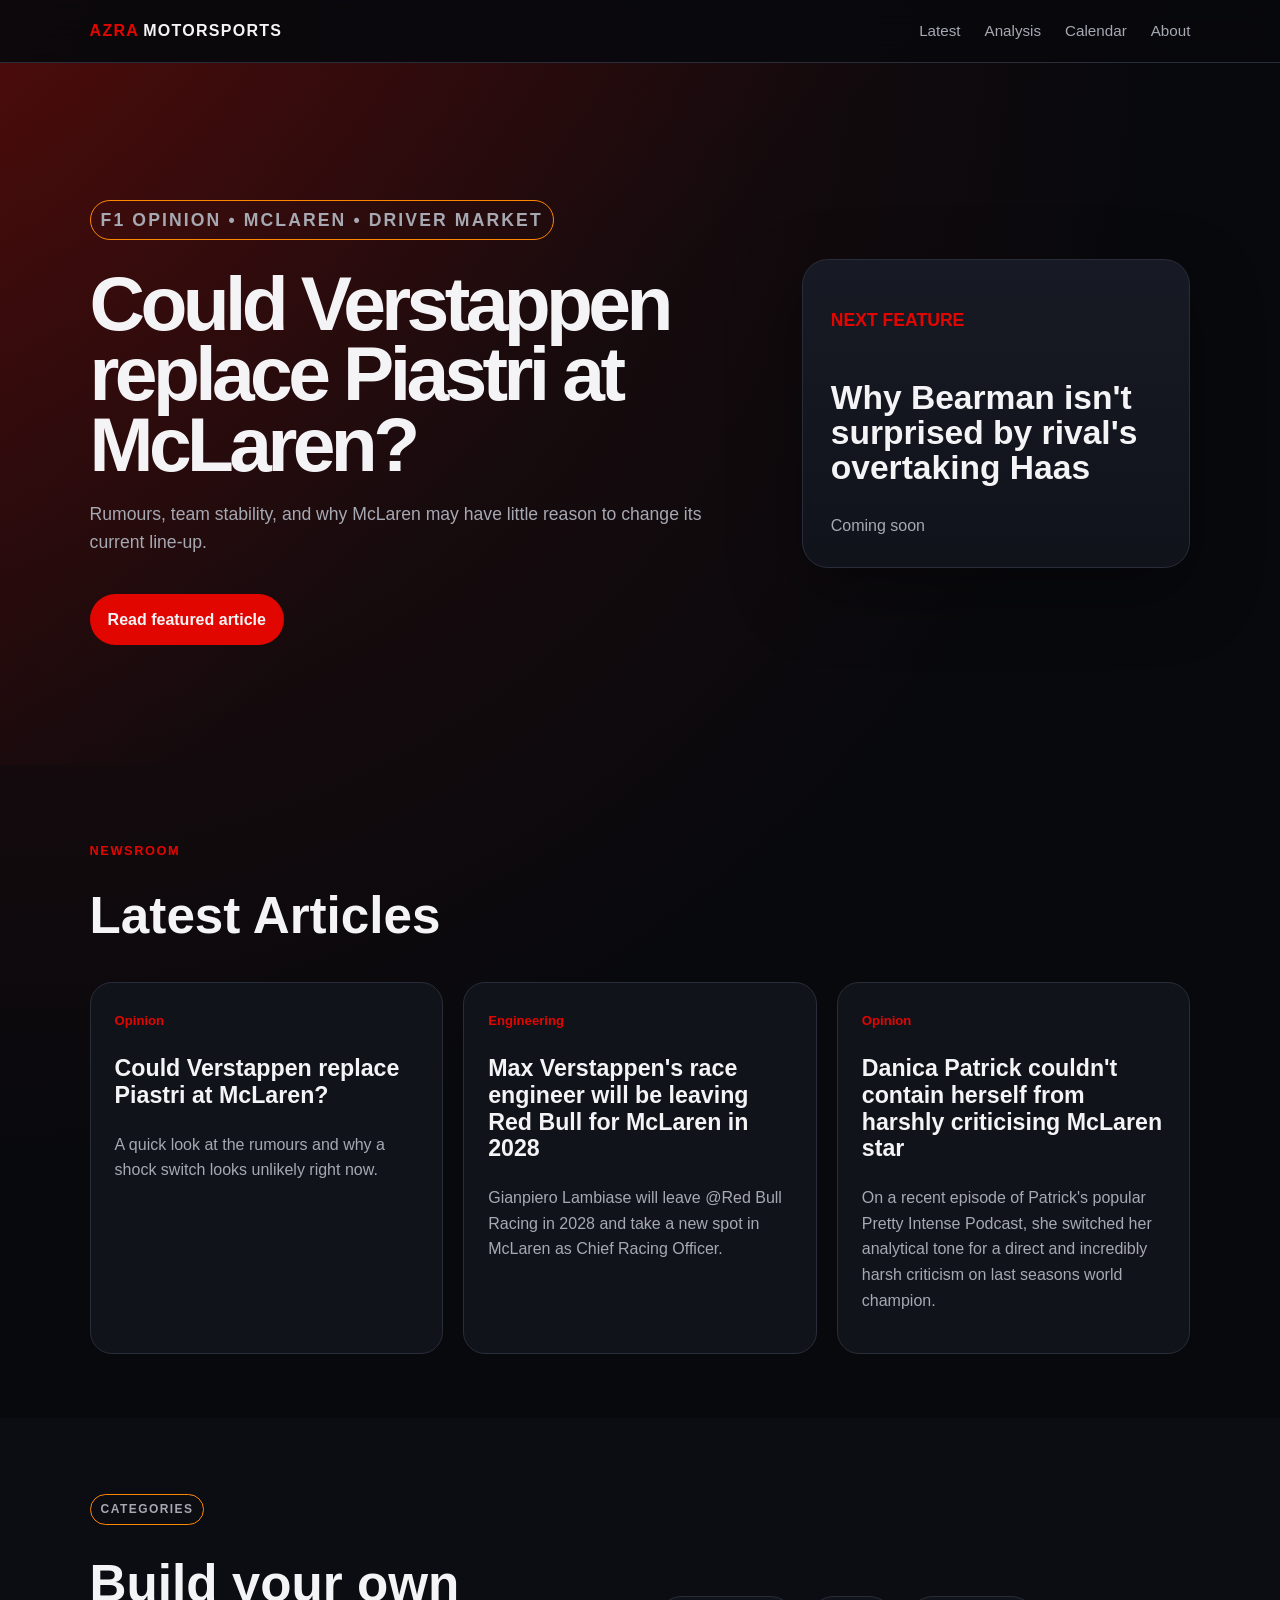
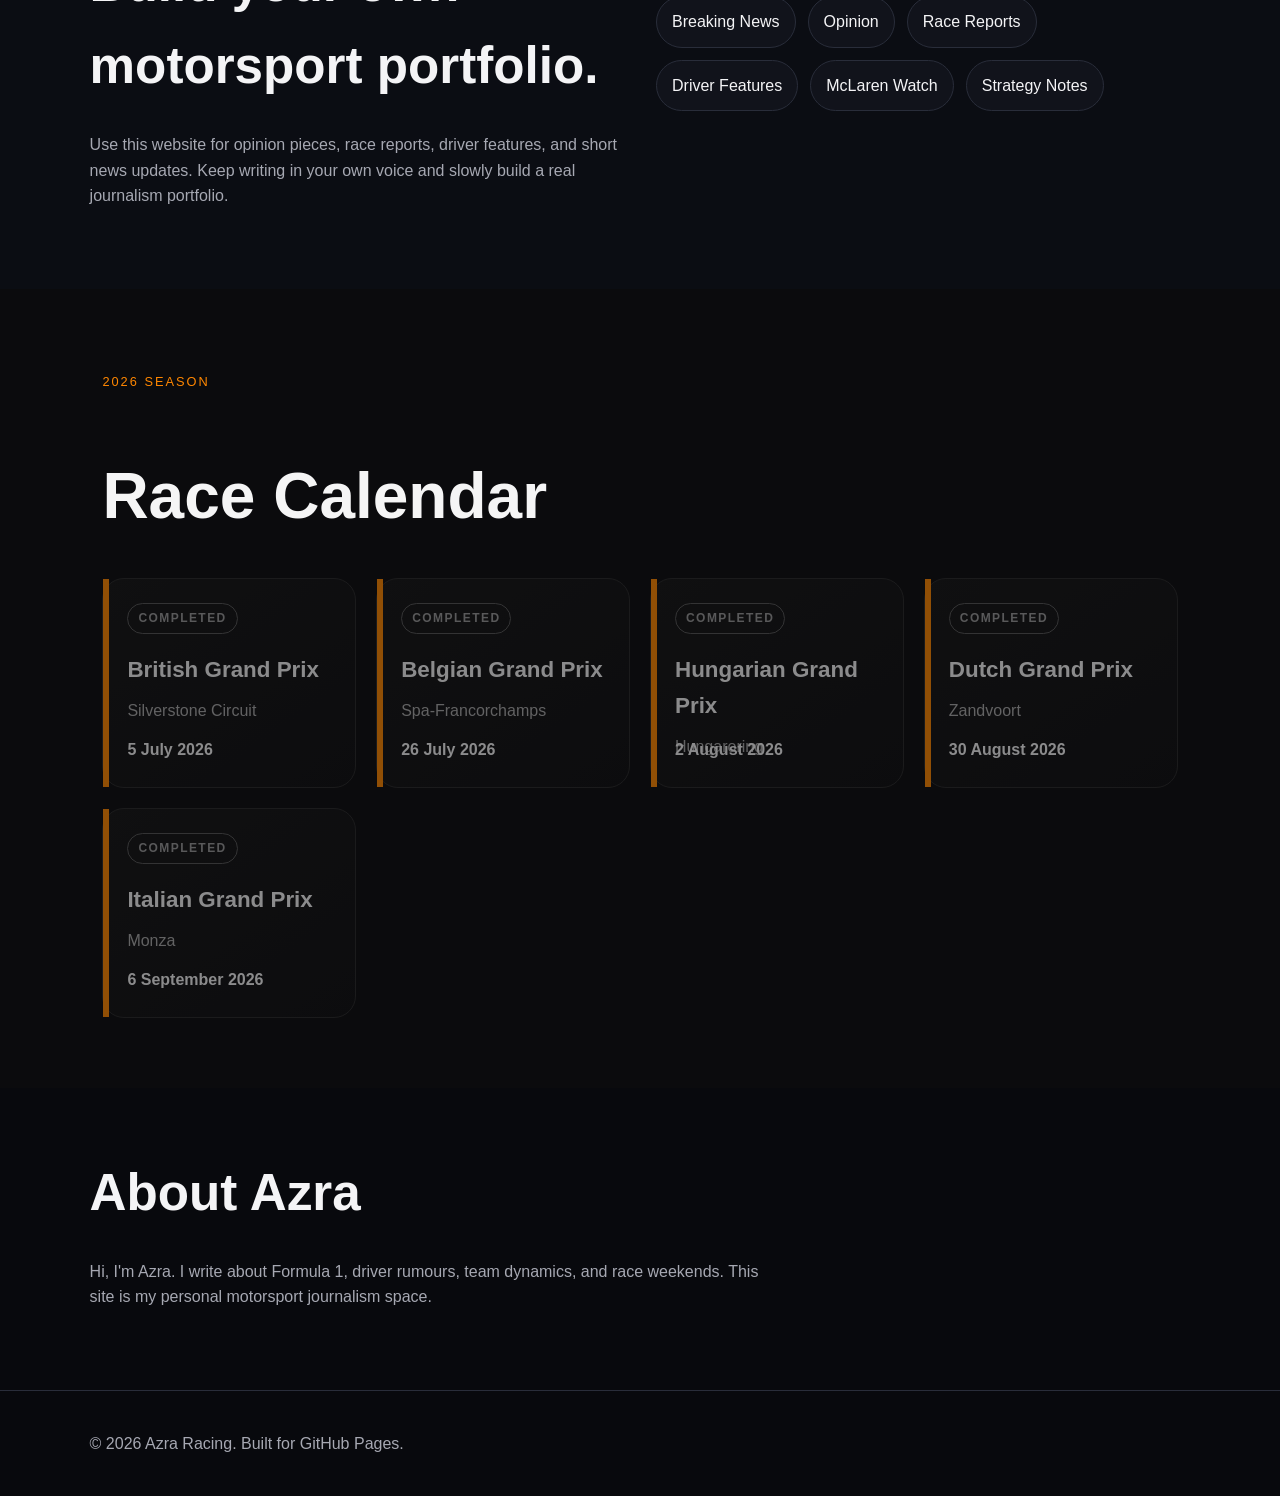
==== index.html @ b4eefa8d "extra calendar and article change" ====
<!DOCTYPE html>
<html lang="en">
<head>
  <meta charset="UTF-8" />
  <meta name="viewport" content="width=device-width, initial-scale=1.0" />
  <title>Azra Motorsports | F1 Blog</title>
  <link rel="stylesheet" href="style.css" />
</head>
<body>
  <header class="site-header">
    <a class="logo" href="index.html"><span>AZRA</span>MOTORSPORTS</a>
    <nav id="nav">
      <a href="#latest">Latest</a>
      <a href="#analysis">Analysis</a>
      <a href="#calendar">Calendar</a>
      <a href="#about">About</a>
    </nav>
    <button id="menuBtn" class="menu-btn">☰</button>
  </header>

  <main>
    <section class="hero">
      <div class="hero-text">
        <p class="tag">F1 Opinion • McLaren • Driver Market</p>
        <h1>Could Verstappen replace Piastri at McLaren?</h1>
        <p>Rumours, team stability, and why McLaren may have little reason to change its current line-up.</p>
        <a class="button" href="articles/verstappen-piastri.html">Read featured article</a>
      </div>
      <div class="hero-card">
        <p>NEXT FEATURE</p>
        <h2>Why Bearman isn't surprised by rival's overtaking Haas</h2>
        <span>Coming soon</span>
      </div>
    </section>

    <section id="latest" class="section">
      <div class="section-title">
        <p>Newsroom</p>
        <h2>Latest Articles</h2>
      </div>
      <div class="article-grid">
        <article class="card">
          <span>Opinion</span>
          <h3><a href="articles/verstappen-piastri.html">Could Verstappen replace Piastri at McLaren?</a></h3>
          <p>A quick look at the rumours and why a shock switch looks unlikely right now.</p>
        </article>
        <article class="card">
          <span>Engineering</span>
          <h3><a href="articles/Max Verstappen's race engineer will be leaving Red Bull for McLaren in 2028.html">Max Verstappen's race engineer will be leaving Red Bull for McLaren in 2028</a></h3>
          <p>Gianpiero Lambiase will leave @Red Bull Racing in 2028 and take a new spot in McLaren as Chief Racing Officer.</p>
        </article>
        <article class="card">
          <span>Opinion</span>
          <h3><a href="articles/DanicacriticisingLando.html">Danica Patrick couldn't contain herself from harshly criticising McLaren star</a></h3>
          <p>On a recent episode of Patrick's popular Pretty Intense Podcast, she switched her analytical tone for a direct and incredibly harsh criticism on last seasons world champion.</p>
        </article>
      </div>
    </section>

    <section id="analysis" class="split-section">
      <div>
        <p class="tag">Categories</p>
        <h2>Build your own motorsport portfolio.</h2>
        <p>Use this website for opinion pieces, race reports, driver features, and short news updates. Keep writing in your own voice and slowly build a real journalism portfolio.</p>
      </div>
      <div class="category-list">
        <span>Breaking News</span>
        <span>Opinion</span>
        <span>Race Reports</span>
        <span>Driver Features</span>
        <span>McLaren Watch</span>
        <span>Strategy Notes</span>
      </div>
    </section>

    <section class="race-calendar">
  <div class="calendar-header">
    <p class="eyebrow">2026 Season</p>
    <h2>Race Calendar</h2>
  </div>

  <div class="calendar-grid" id="calendarGrid"></div>
</section>

    <section id="about" class="about">
      <h2>About Azra</h2>
      <p>Hi, I'm Azra. I write about Formula 1, driver rumours, team dynamics, and race weekends. This site is my personal motorsport journalism space.</p>
    </section>
  </main>

  <footer>
    <p>© 2026 Azra Racing. Built for GitHub Pages.</p>
  </footer>

  <script src="script.js"></script>
</body>
</html>
---- style.css ----
:root {
  --bg: #08090d;
  --panel: #11131b;
  --panel2: #171a24;
  --text: #f4f4f6;
  --muted: #a6a8b2;
  --red: #e10600;
  --line: #292d3a;
}

* {
  box-sizing: border-box
}

html {
  scroll-behavior: smooth
}

body {
  margin: 0;
  font-family: Arial, Helvetica, sans-serif;
  background: radial-gradient(circle at top left, #2a0d0d, transparent 35%), var(--bg);
  color: var(--text);
  line-height: 1.6
}

a {
  color: inherit;
  text-decoration: none
}

.site-header {
  position: sticky;
  top: 0;
  z-index: 10;
  display: flex;
  align-items: center;
  justify-content: space-between;
  padding: 18px 7%;
  background: rgba(8, 9, 13, .88);
  backdrop-filter: blur(14px);
  border-bottom: 1px solid var(--line)
}

.logo {
  font-weight: 900;
  letter-spacing: .08em
}

.logo span {
  color: var(--red);
  margin-right: 4px
}

nav {
  display: flex;
  gap: 24px;
  color: var(--muted);
  font-size: .95rem
}

nav a:hover {
  color: var(--text)
}

.menu-btn {
  display: none;
  background: var(--panel);
  color: var(--text);
  border: 1px solid var(--line);
  padding: 8px 12px;
  border-radius: 10px
}

.hero {
  min-height: 78vh;
  display: grid;
  grid-template-columns: 1.4fr .8fr;
  gap: 32px;
  align-items: center;
  padding: 70px 7%;
  background: linear-gradient(135deg, rgba(225, 6, 0, .18), transparent 45%)
}

.tag,
.section-title p {
  color: var(--red);
  font-weight: 700;
  text-transform: uppercase;
  font-size: .8rem;
  letter-spacing: .12em
}

.hero h1 {
  font-size: clamp(2.4rem, 6vw, 5.9rem);
  line-height: .92;
  margin: 10px 0 20px;
  letter-spacing: -.06em
}

.hero p {
  max-width: 660px;
  color: var(--muted);
  font-size: 1.1rem
}

.button {
  display: inline-block;
  margin-top: 20px;
  background: var(--red);
  padding: 13px 18px;
  border-radius: 999px;
  font-weight: 800
}

.hero-card {
  background: linear-gradient(180deg, var(--panel2), var(--panel));
  border: 1px solid var(--line);
  border-radius: 26px;
  padding: 28px;
  min-height: 260px;
  display: flex;
  flex-direction: column;
  justify-content: end;
  box-shadow: 0 25px 70px rgba(0, 0, 0, .35)
}

.hero-card p {
  color: var(--red);
  font-weight: 900
}

.hero-card h2 {
  font-size: 2.1rem;
  line-height: 1.05
}

.hero-card span {
  color: var(--muted)
}

.section,
.split-section,
.about {
  padding: 64px 7%
}

.section-title h2,
.split-section h2,
.about h2 {
  font-size: clamp(2rem, 4vw, 3.5rem);
  margin: 0 0 25px
}

.article-grid {
  display: grid;
  grid-template-columns: repeat(3, 1fr);
  gap: 20px
}

.card {
  background: var(--panel);
  border: 1px solid var(--line);
  border-radius: 22px;
  padding: 24px;
  transition: .2s
}

.card:hover {
  transform: translateY(-5px);
  border-color: var(--red)
}

.card span {
  color: var(--red);
  font-weight: 800;
  font-size: .82rem
}

.card h3 {
  font-size: 1.45rem;
  line-height: 1.15
}

.card p,
.split-section p,
.about p,
.calendar-box p {
  color: var(--muted)
}

.split-section {
  display: grid;
  grid-template-columns: 1fr 1fr;
  gap: 32px;
  align-items: center;
  background: #0b0d13
}

.category-list {
  display: flex;
  flex-wrap: wrap;
  gap: 12px
}

.category-list span {
  border: 1px solid var(--line);
  background: var(--panel);
  border-radius: 999px;
  padding: 12px 15px
}

.calendar-box {
  border-left: 4px solid var(--red);
  background: var(--panel);
  padding: 22px;
  border-radius: 18px
}

.about {
  max-width: 850px
}

footer {
  border-top: 1px solid var(--line);
  padding: 24px 7%;
  color: var(--muted)
}

.article-page {
  max-width: 850px;
  margin: 0 auto;
  padding: 70px 7%
}

.article-page h1 {
  font-size: clamp(2.2rem, 5vw, 4.5rem);
  line-height: 1;
  margin-bottom: 12px
}

.meta {
  color: var(--red);
  font-weight: 800
}

.article-page p {
  color: #d6d7dc;
  font-size: 1.07rem
}

.quote {
  border-left: 4px solid var(--red);
  padding: 10px 0 10px 20px;
  margin: 28px 0;
  color: var(--text);
  font-size: 1.2rem
}

.back {
  display: inline-block;
  margin-top: 32px;
  color: var(--red);
  font-weight: 800
}

@media(max-width:800px) {
  nav {
    display: none;
    position: absolute;
    top: 64px;
    right: 7%;
    background: var(--panel);
    border: 1px solid var(--line);
    border-radius: 18px;
    padding: 18px;
    flex-direction: column
  }

  .nav-open {
    display: flex
  }

  .menu-btn {
    display: block
  }

  .hero,
  .split-section {
    grid-template-columns: 1fr;
    min-height: auto
  }

  .article-grid {
    grid-template-columns: 1fr
  }

  .hero {
    padding-top: 50px
  }

  .hero-card {
    min-height: 190px
  }
}


.race-calendar {
  padding: 70px 8%;
  background: #0b0b0d;
  color: #f5f5f5;
}

.eyebrow {
  color: #ff8700;
  text-transform: uppercase;
  letter-spacing: 2px;
  font-size: 0.8rem;
}

.calendar-header h2 {
  font-size: clamp(2rem, 5vw, 4rem);
  margin-bottom: 30px;
}

.calendar-grid {
  display: grid;
  grid-template-columns: repeat(auto-fit, minmax(230px, 1fr));
  gap: 20px;
}

.race-card {
  background: linear-gradient(145deg, #151515, #0e0e10);
  border: 1px solid #292929;
  border-radius: 22px;
  padding: 24px;
  min-height: 210px;
  position: relative;
  transition: 0.25s ease;
}

.race-card:hover {
  transform: translateY(-6px);
  border-color: #ff8700;
}

.race-card::before {
  content: "";
  position: absolute;
  left: 0;
  top: 0;
  width: 6px;
  height: 100%;
  background: #ff8700;
}

.tag {
  display: inline-block;
  font-size: 0.75rem;
  color: #ff8700;
  border: 1px solid #ff8700;
  border-radius: 999px;
  padding: 5px 10px;
  margin-bottom: 18px;
}

.race-card.next-race {
  background: linear-gradient(145deg, #241400, #111);
  border-color: #ff8700;
}

.race-card.race-weekend {
  background: linear-gradient(145deg, #2a1600, #111);
  border-color: #ff8700;
}

.race-card.completed {
  opacity: 0.55;
}

.race-card.completed .tag {
  color: #999;
  border-color: #555;
}

.race-card h3 {
  margin: 0 0 10px;
  font-size: 1.4rem;
}

.race-card p {
  color: #aaa;
  margin: 0;
}

.race-date {
  position: absolute;
  bottom: 24px;
  left: 24px;
  font-weight: 700;
}
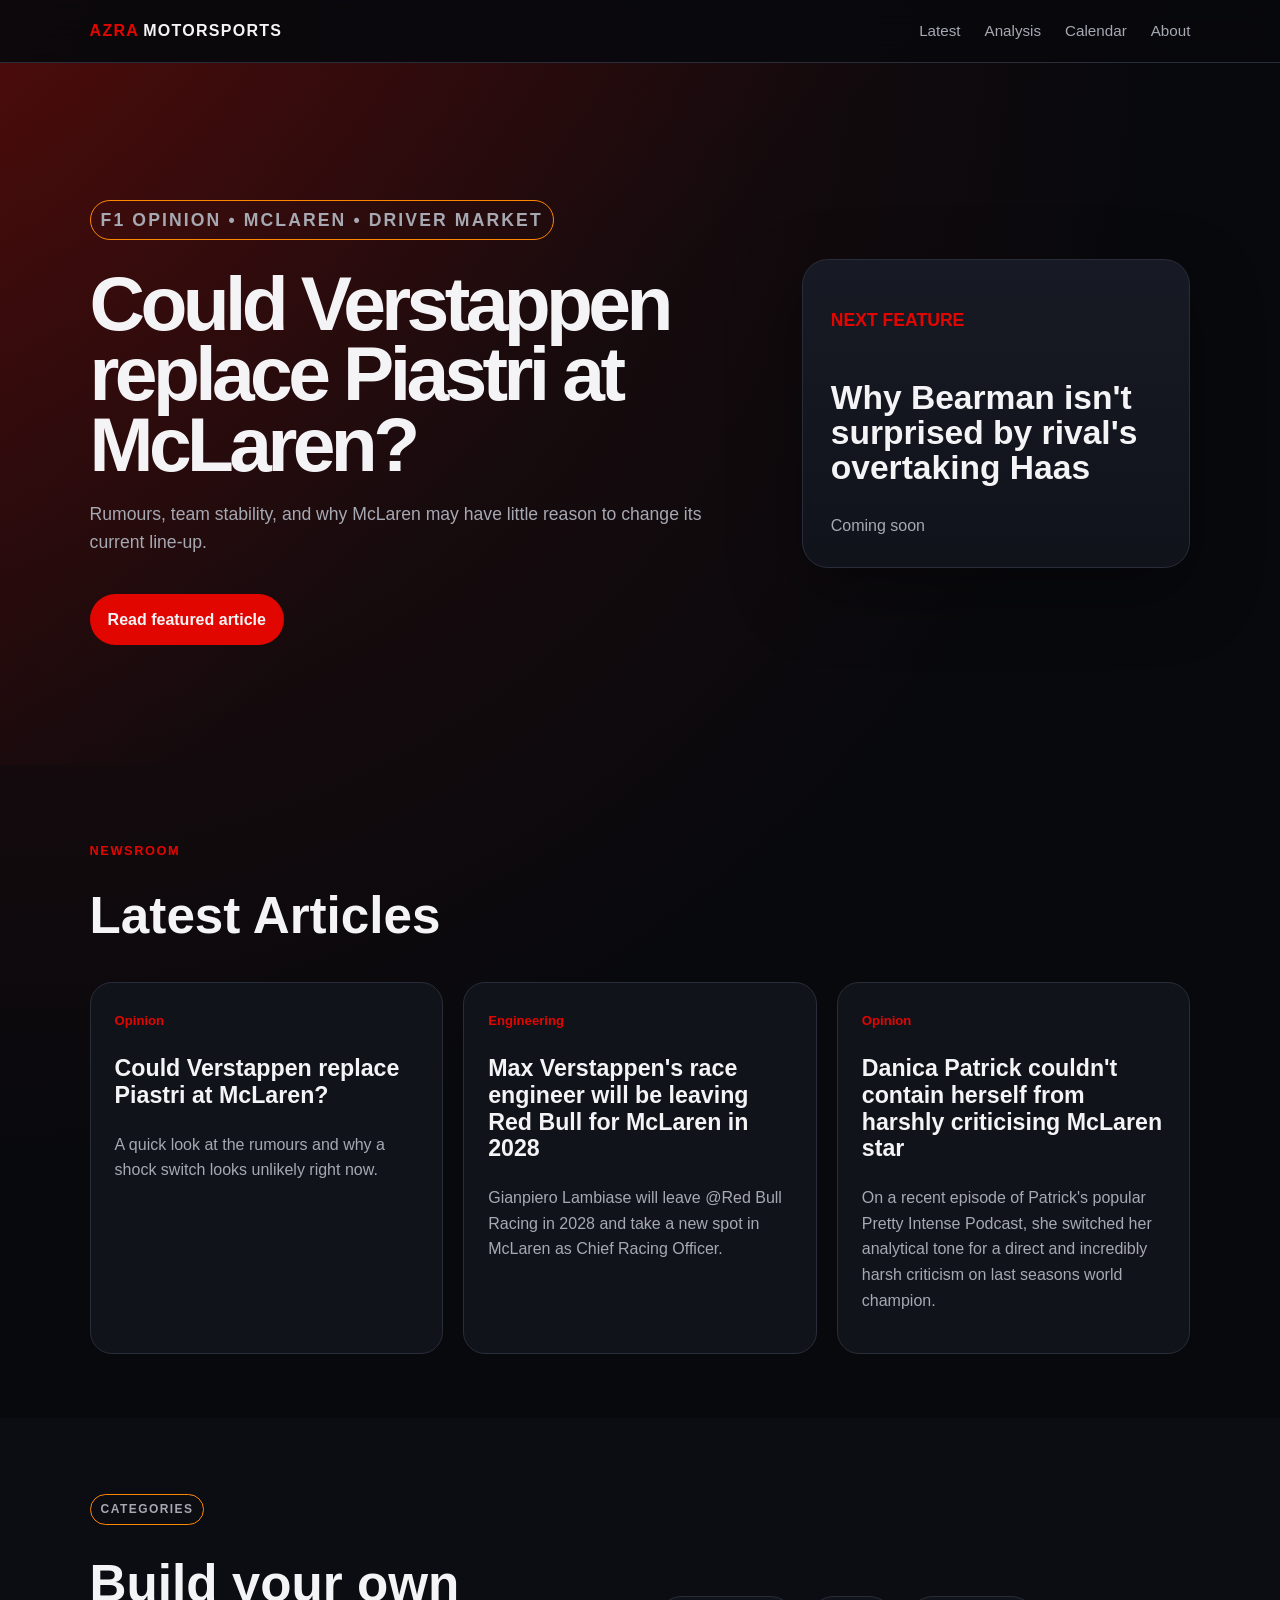
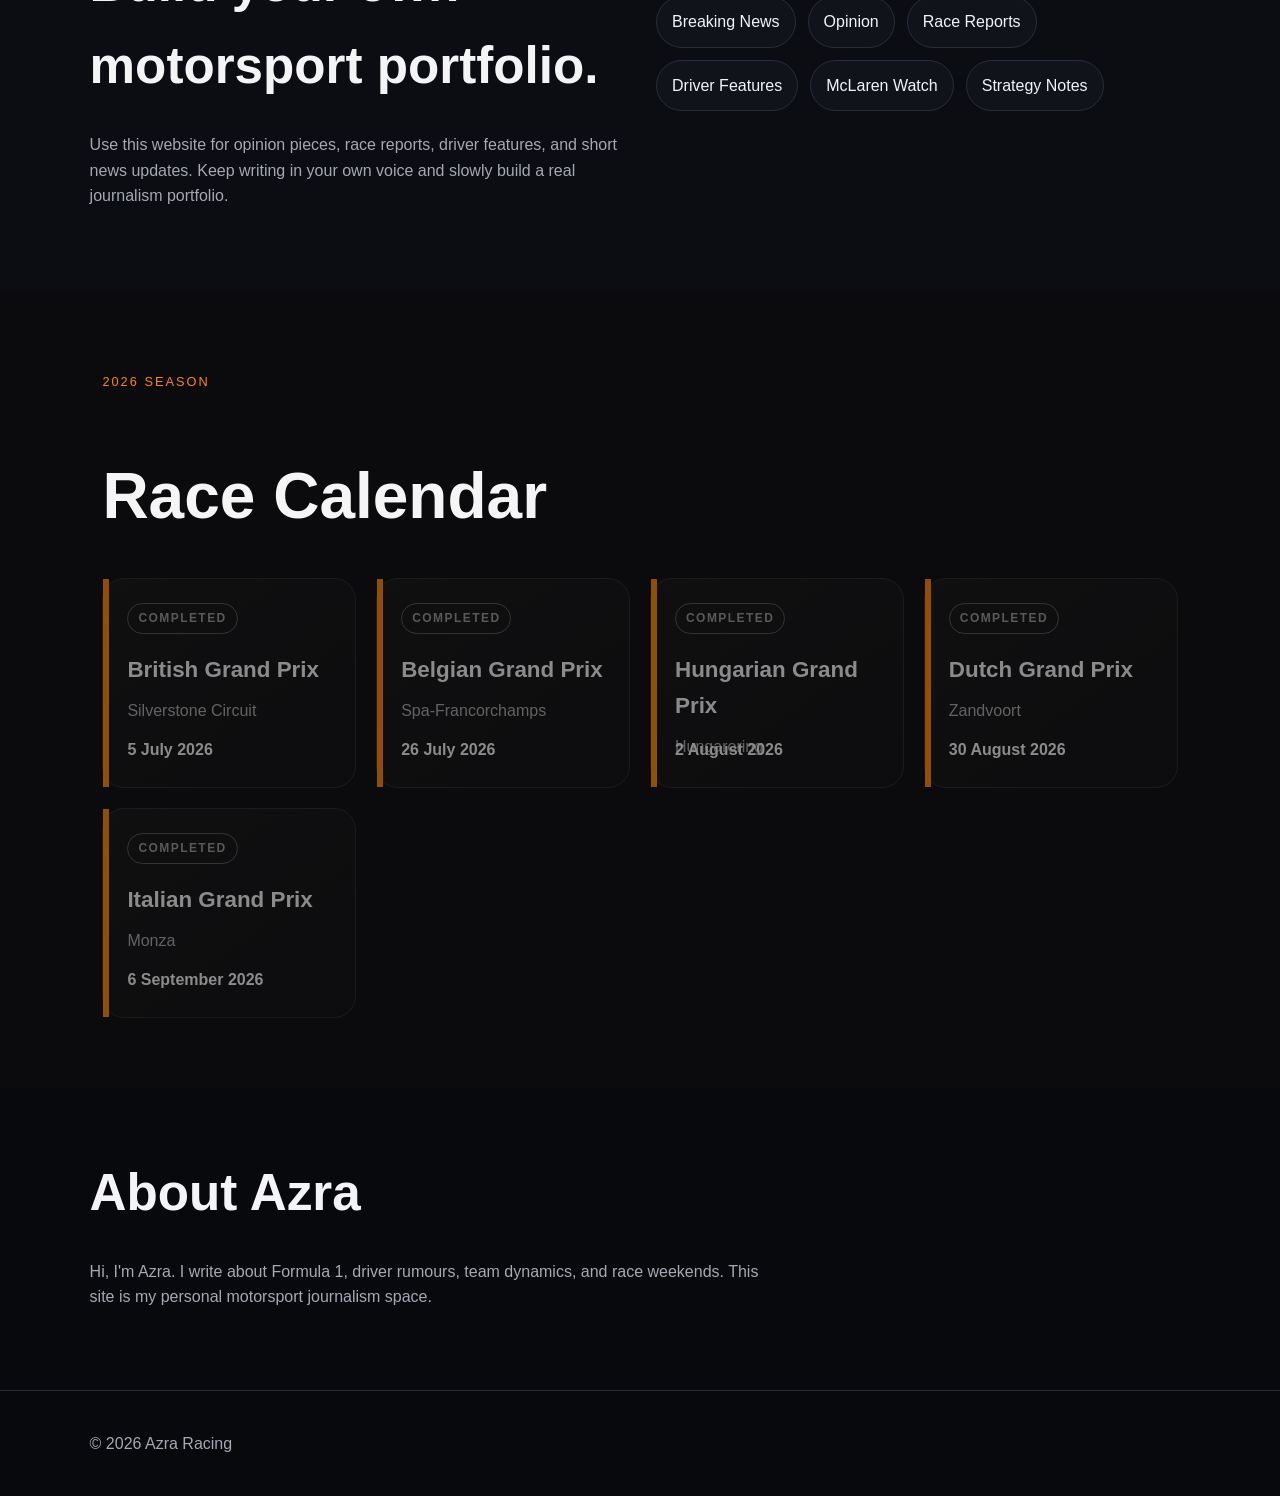
==== commit a7b8b5c0: "Update index.html" ====
--- a/index.html
+++ b/index.html
@@ -46,7 +46,7 @@
         </article>
         <article class="card">
           <span>Engineering</span>
-          <h3><a href="articles/Max Verstappen's race engineer will be leaving Red Bull for McLaren in 2028.html">Max Verstappen's race engineer will be leaving Red Bull for McLaren in 2028</a></h3>
+          <h3><a href="articles/MaxVerstappensraceengineerwillbeleavingRedBullforMcLarenin2028.html">Max Verstappen's race engineer will be leaving Red Bull for McLaren in 2028</a></h3>
           <p>Gianpiero Lambiase will leave @Red Bull Racing in 2028 and take a new spot in McLaren as Chief Racing Officer.</p>
         </article>
         <article class="card">
@@ -73,7 +73,7 @@
       </div>
     </section>
 
-    <section class="race-calendar">
+    <section id="calendar" class="race-calendar">
   <div class="calendar-header">
     <p class="eyebrow">2026 Season</p>
     <h2>Race Calendar</h2>
@@ -89,7 +89,7 @@
   </main>
 
   <footer>
-    <p>© 2026 Azra Racing. Built for GitHub Pages.</p>
+    <p>© 2026 Azra Racing</p>
   </footer>
 
   <script src="script.js"></script>
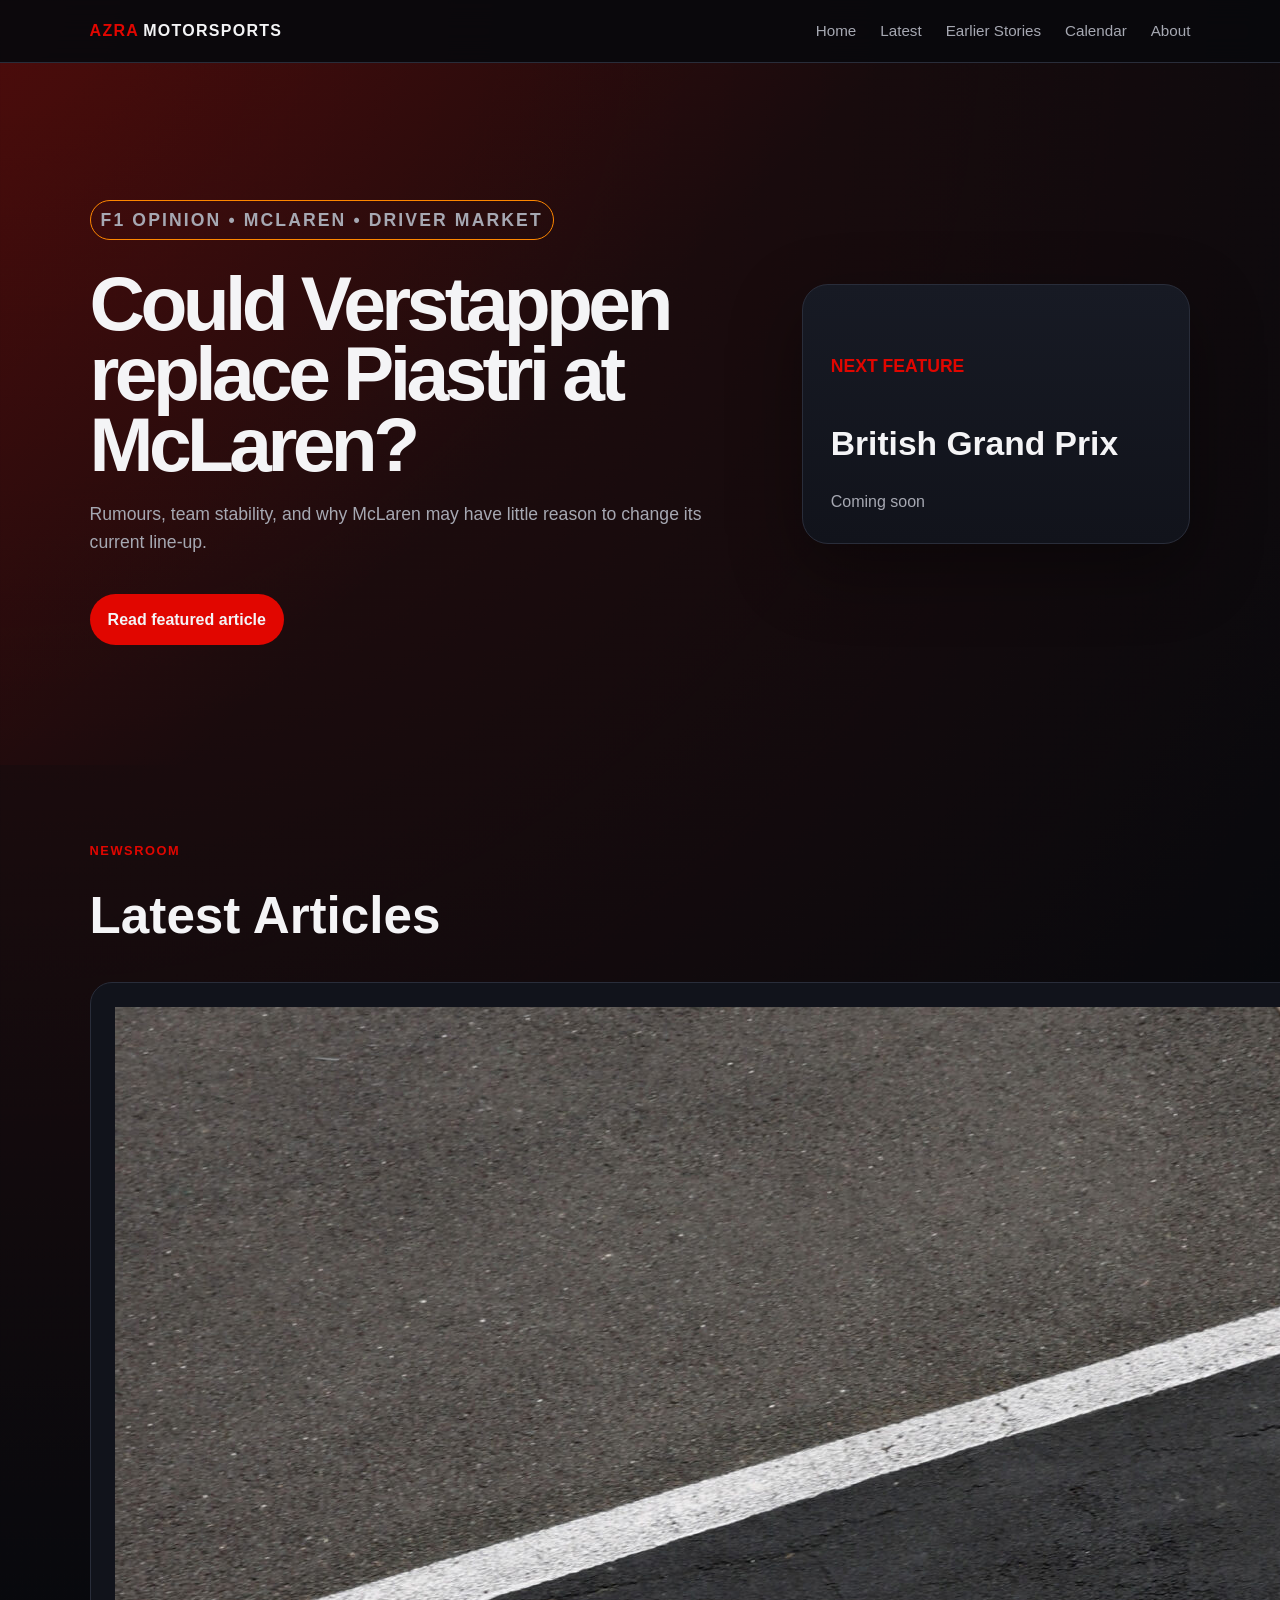
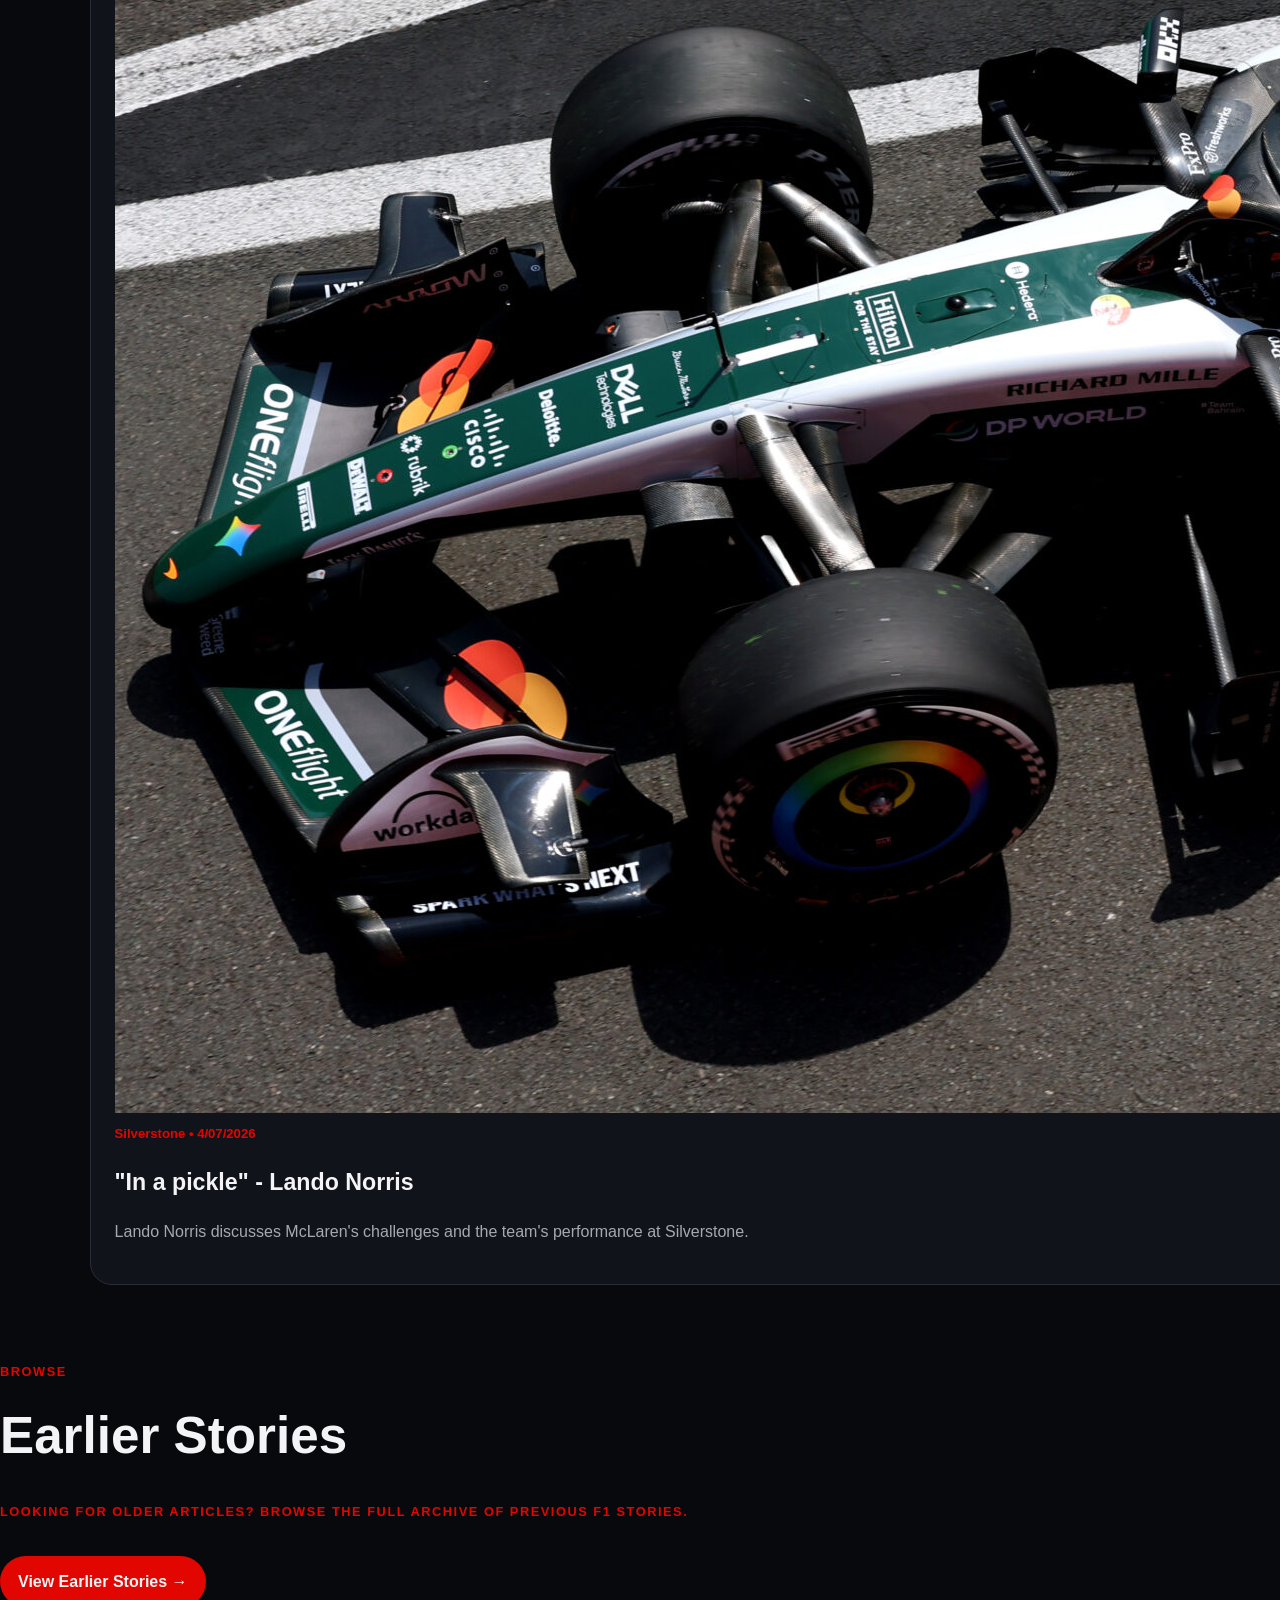
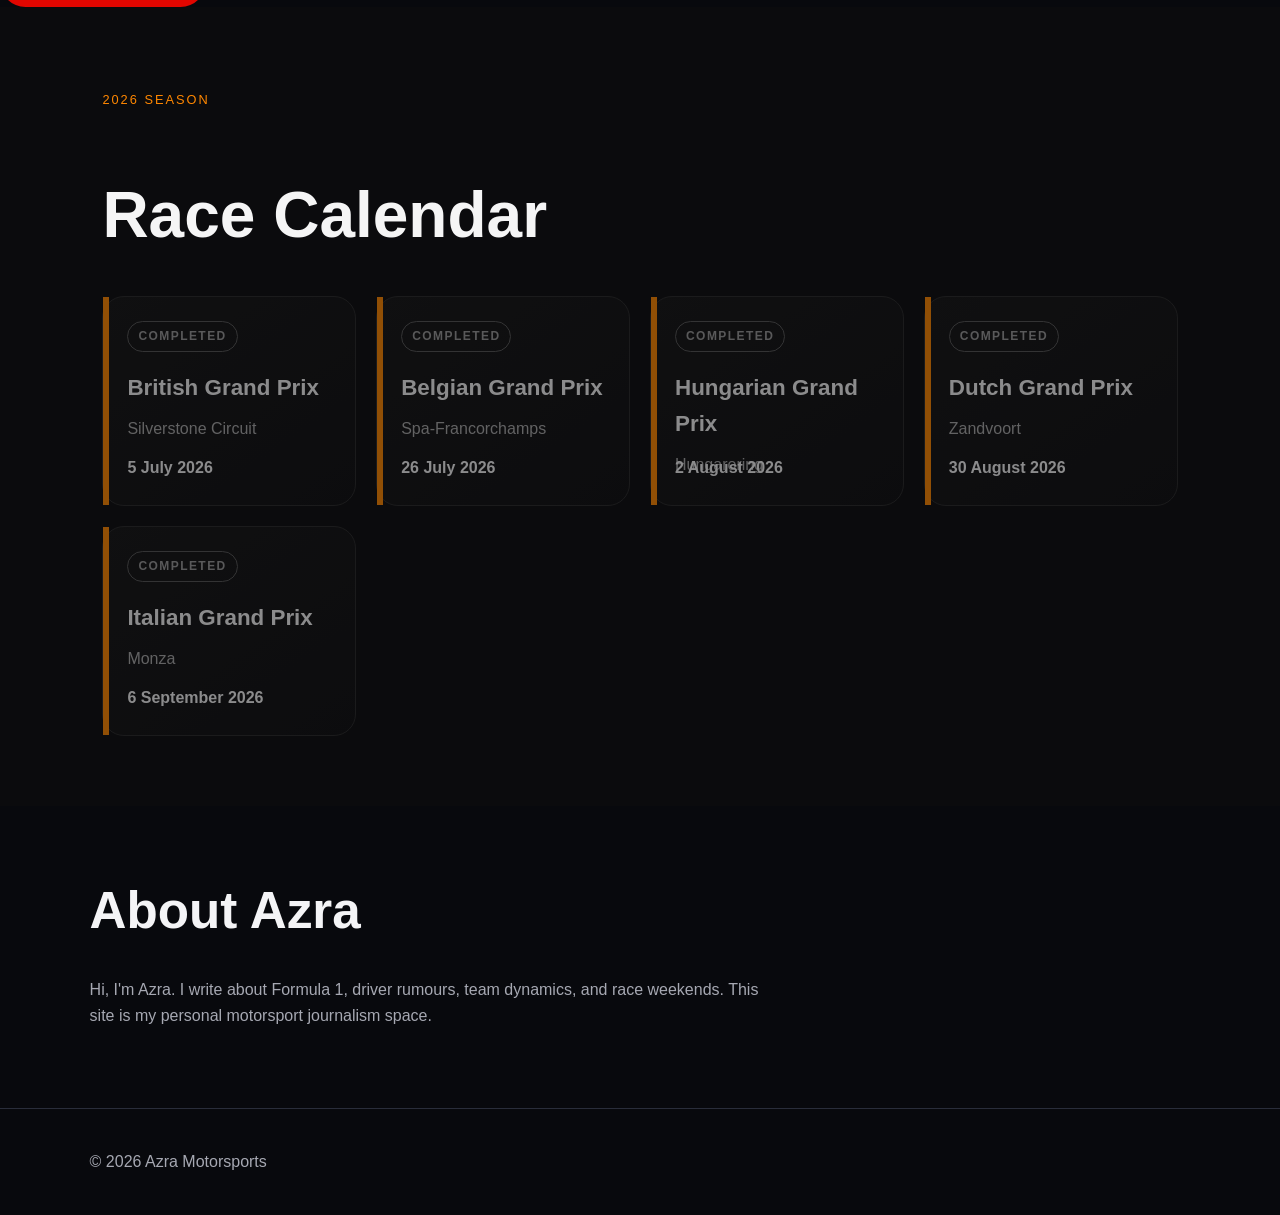
==== commit 2627f484: "new article" ====
--- a/index.html
+++ b/index.html
@@ -10,10 +10,12 @@
   <header class="site-header">
     <a class="logo" href="index.html"><span>AZRA</span>MOTORSPORTS</a>
     <nav id="nav">
+      <a href="index.html">Home</a>
       <a href="#latest">Latest</a>
-      <a href="#analysis">Analysis</a>
+      <a href="earlier-stories.html">Earlier Stories</a>
       <a href="#calendar">Calendar</a>
       <a href="#about">About</a>
+
     </nav>
     <button id="menuBtn" class="menu-btn">☰</button>
   </header>
@@ -28,7 +30,7 @@
       </div>
       <div class="hero-card">
         <p>NEXT FEATURE</p>
-        <h2>Why Bearman isn't surprised by rival's overtaking Haas</h2>
+        <h2>British Grand Prix</h2>
         <span>Coming soon</span>
       </div>
     </section>
@@ -38,40 +40,39 @@
         <p>Newsroom</p>
         <h2>Latest Articles</h2>
       </div>
+      
       <div class="article-grid">
+           <article class="card">
+          <img src="images/6-friday-silverstone-2026-scaled.jpg" alt="MCL40">
+          <span>Silverstone • 4/07/2026</span>
+          <h3><a href="articles/inapickle.html">"In a pickle" - Lando Norris</a></h3>
+          <p>Lando Norris discusses McLaren's challenges and the team's performance at Silverstone.</p>
+        </article>
+
         <article class="card">
+          <img src="images/2025_Singapore_GP_-_McLaren_-_Oscar_Piastri_-_FP2.jpg" alt="McLaren car">
           <span>Opinion</span>
           <h3><a href="articles/verstappen-piastri.html">Could Verstappen replace Piastri at McLaren?</a></h3>
           <p>A quick look at the rumours and why a shock switch looks unlikely right now.</p>
         </article>
+
         <article class="card">
+          <img src="images/SI202408240214.jpg" alt="Gianpiero Lambiase">
           <span>Engineering</span>
           <h3><a href="articles/MaxVerstappensraceengineerwillbeleavingRedBullforMcLarenin2028.html">Max Verstappen's race engineer will be leaving Red Bull for McLaren in 2028</a></h3>
-          <p>Gianpiero Lambiase will leave @Red Bull Racing in 2028 and take a new spot in McLaren as Chief Racing Officer.</p>
-        </article>
-        <article class="card">
-          <span>Opinion</span>
-          <h3><a href="articles/DanicacriticisingLando.html">Danica Patrick couldn't contain herself from harshly criticising McLaren star</a></h3>
-          <p>On a recent episode of Patrick's popular Pretty Intense Podcast, she switched her analytical tone for a direct and incredibly harsh criticism on last seasons world champion.</p>
+          <p>Gianpiero Lambiase will leave Red Bull Racing in 2028 and take a new spot in McLaren as Chief Racing Officer.</p>
         </article>
       </div>
     </section>
 
-    <section id="analysis" class="split-section">
-      <div>
-        <p class="tag">Categories</p>
-        <h2>Build your own motorsport portfolio.</h2>
-        <p>Use this website for opinion pieces, race reports, driver features, and short news updates. Keep writing in your own voice and slowly build a real journalism portfolio.</p>
-      </div>
-      <div class="category-list">
-        <span>Breaking News</span>
-        <span>Opinion</span>
-        <span>Race Reports</span>
-        <span>Driver Features</span>
-        <span>McLaren Watch</span>
-        <span>Strategy Notes</span>
-      </div>
-    </section>
+  <section class="archive-preview">
+  <div class="section-title">
+    <p>Browse</p>
+    <h2>Earlier Stories</h2>
+    <p>Looking for older articles? Browse the full archive of previous F1 stories.</p>
+    <a href="earlier-stories.html" class="button">View Earlier Stories →</a>
+  </div>
+</section>
 
     <section id="calendar" class="race-calendar">
   <div class="calendar-header">
@@ -89,7 +90,7 @@
   </main>
 
   <footer>
-    <p>© 2026 Azra Racing</p>
+    <p>© 2026 Azra Motorsports</p>
   </footer>
 
   <script src="script.js"></script>
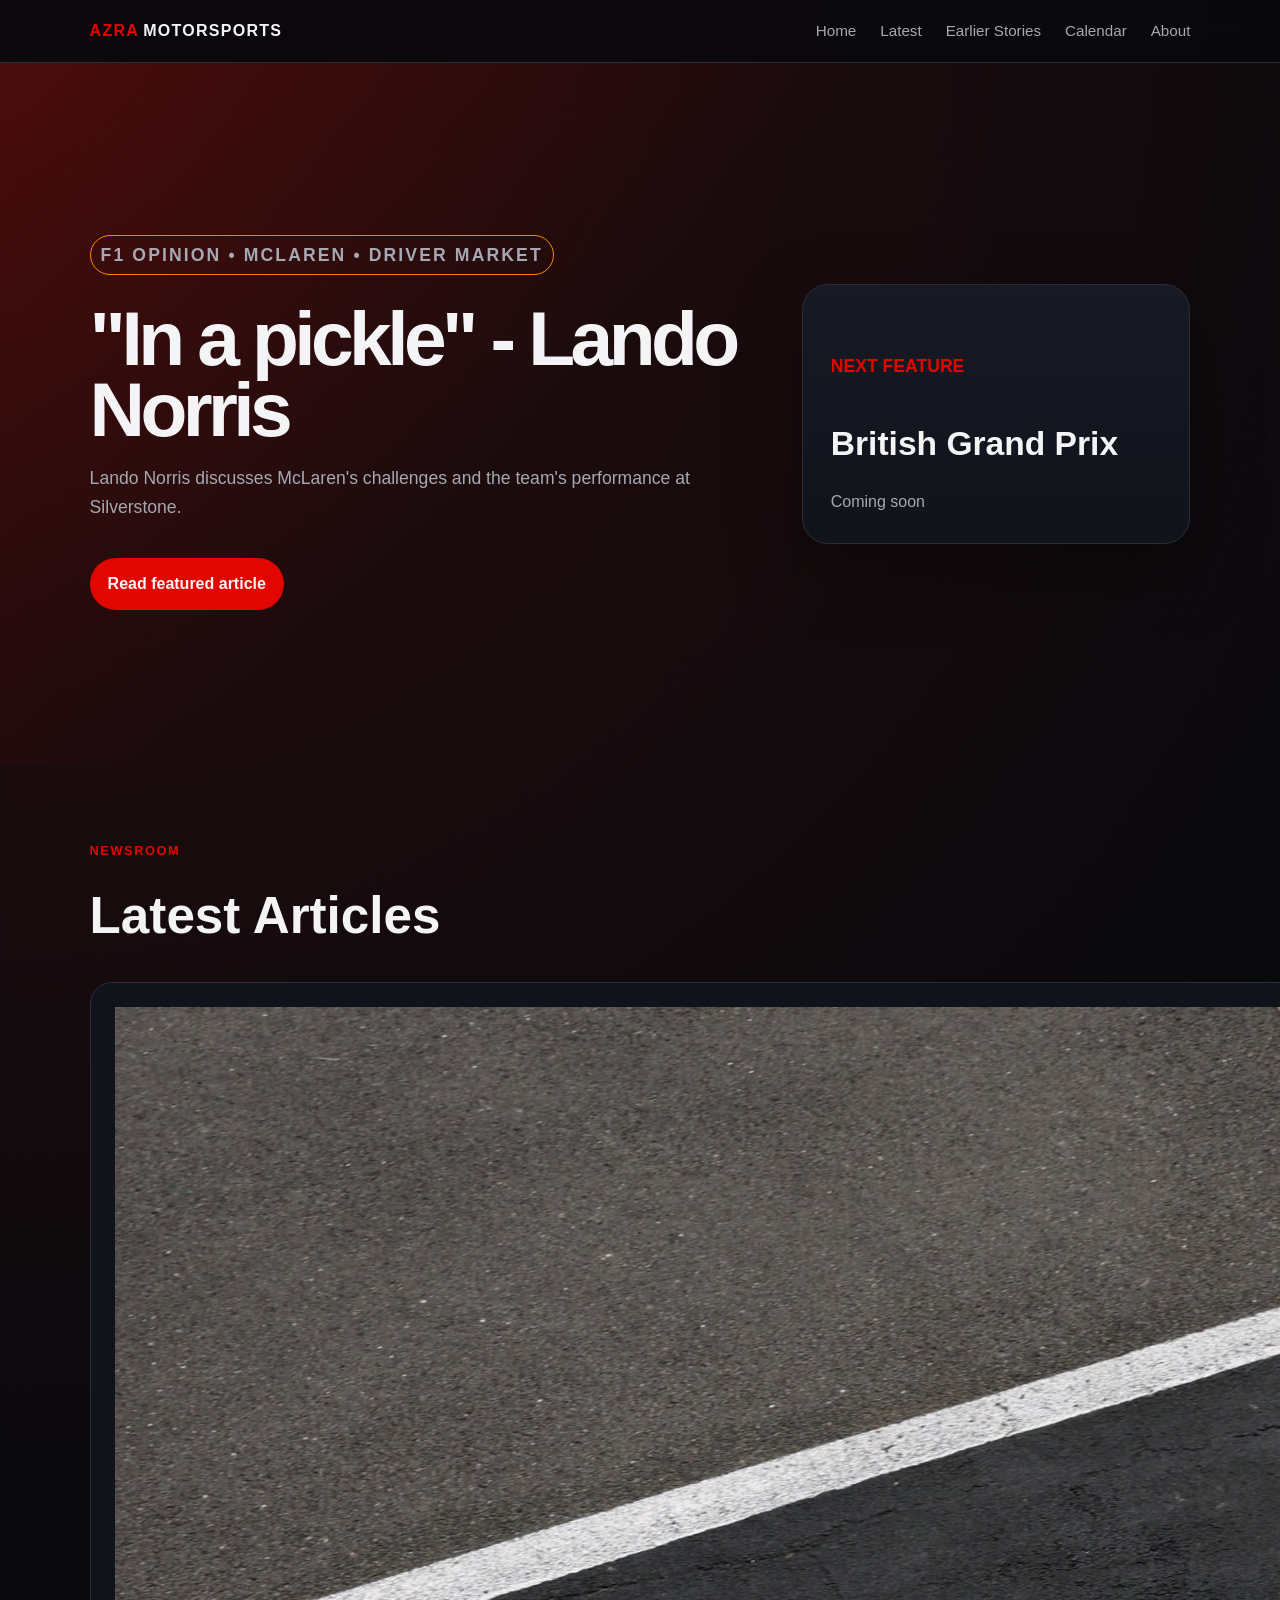
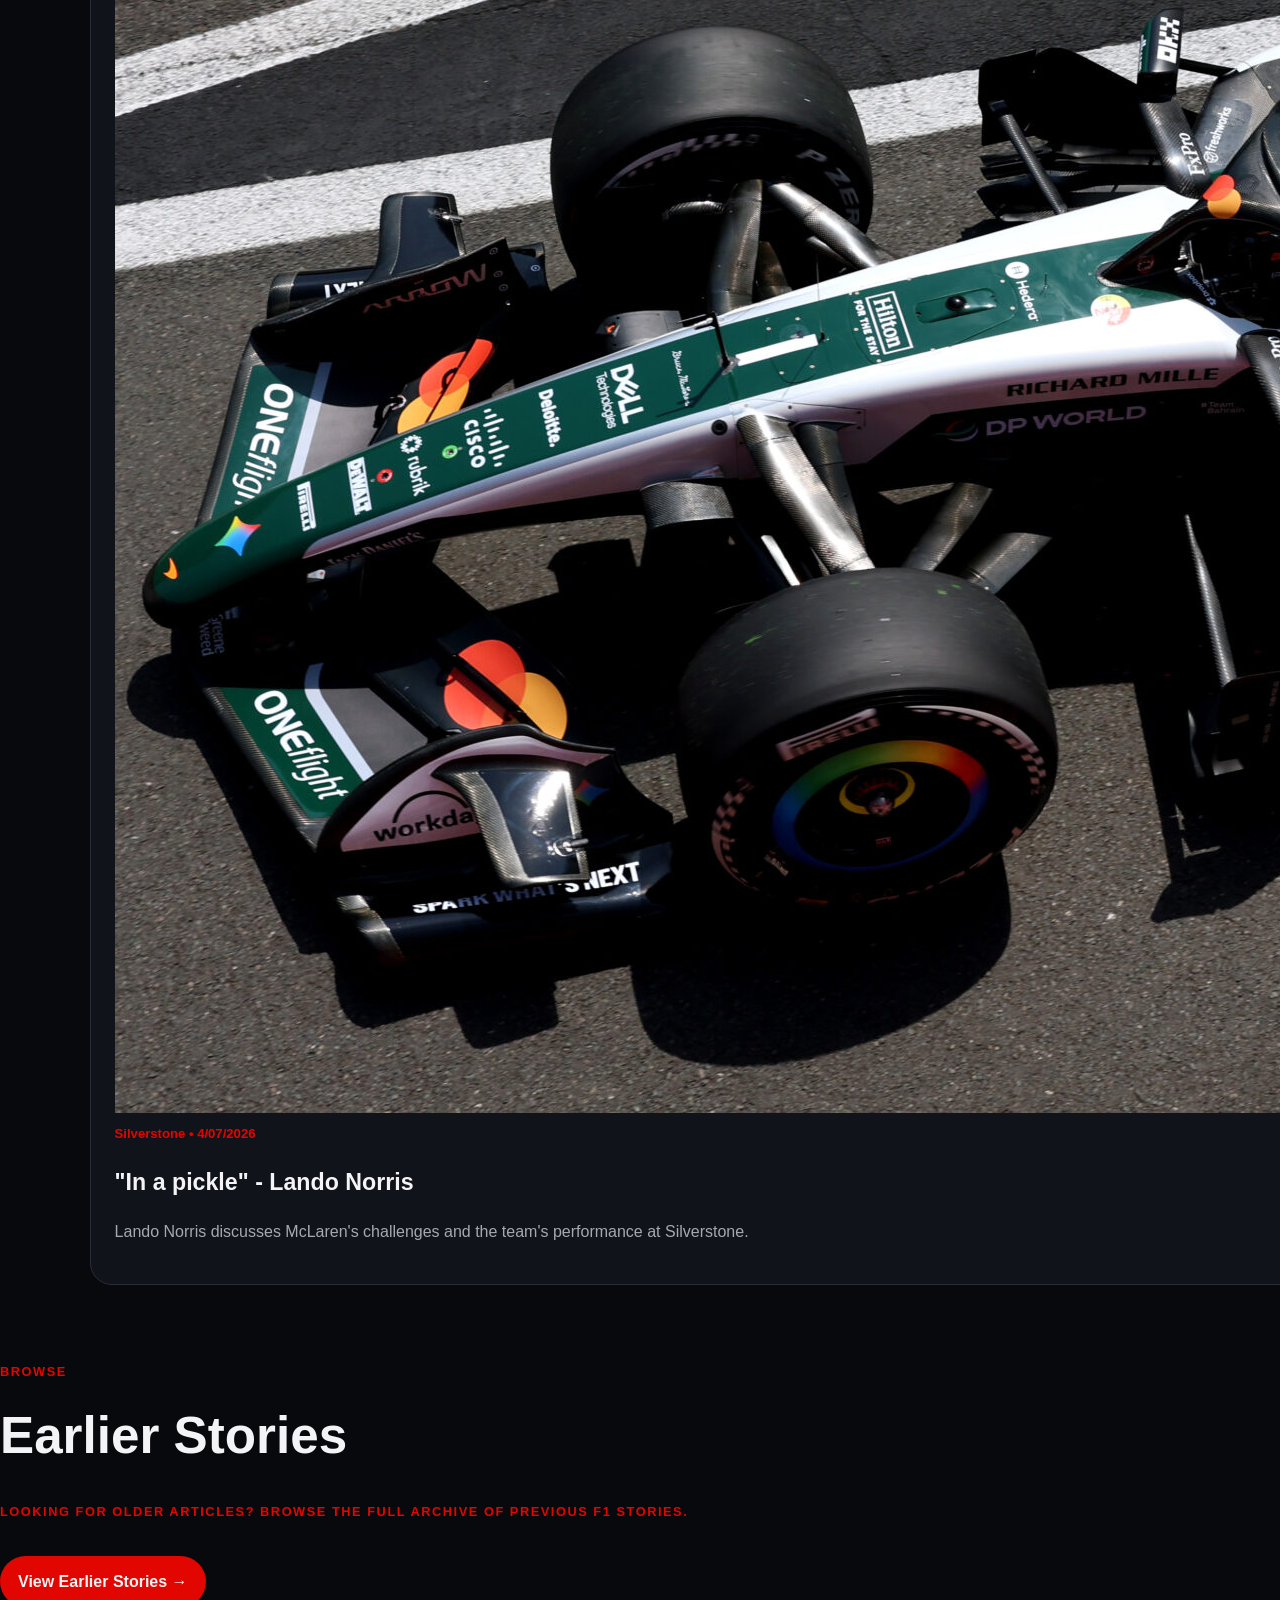
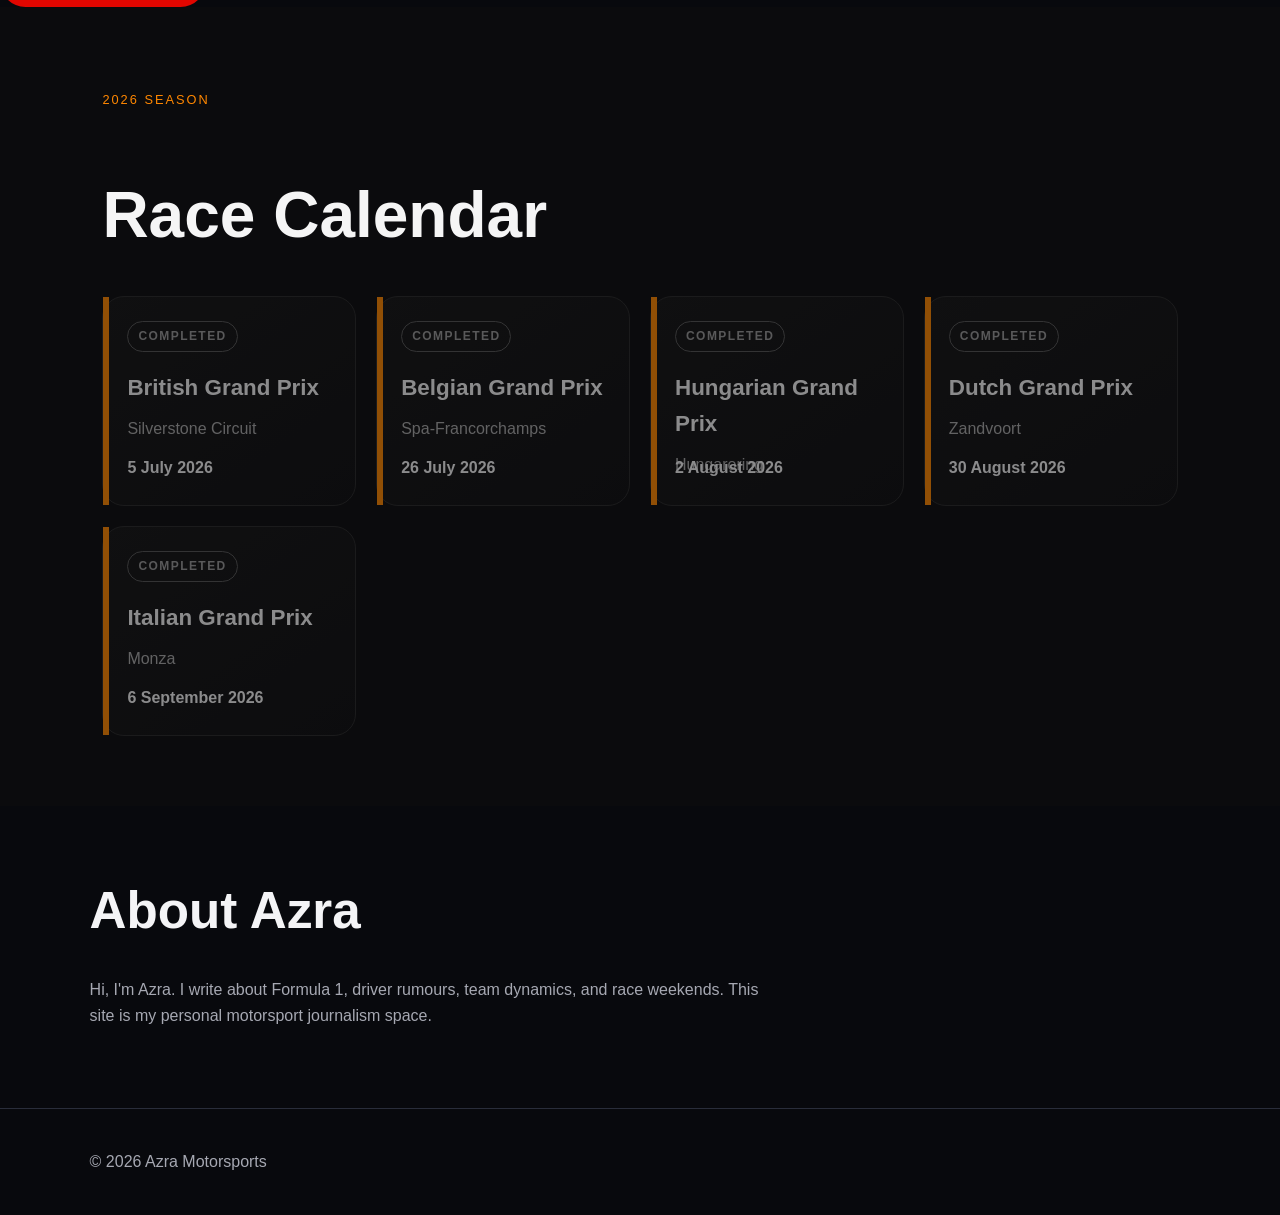
==== commit 489e1674: "Update index.html" ====
--- a/index.html
+++ b/index.html
@@ -24,9 +24,9 @@
     <section class="hero">
       <div class="hero-text">
         <p class="tag">F1 Opinion • McLaren • Driver Market</p>
-        <h1>Could Verstappen replace Piastri at McLaren?</h1>
-        <p>Rumours, team stability, and why McLaren may have little reason to change its current line-up.</p>
-        <a class="button" href="articles/verstappen-piastri.html">Read featured article</a>
+        <h1>"In a pickle" - Lando Norris</h1>
+        <p>Lando Norris discusses McLaren's challenges and the team's performance at Silverstone.</p>
+        <a class="button" href="articles/Inapickle.html">Read featured article</a>
       </div>
       <div class="hero-card">
         <p>NEXT FEATURE</p>
